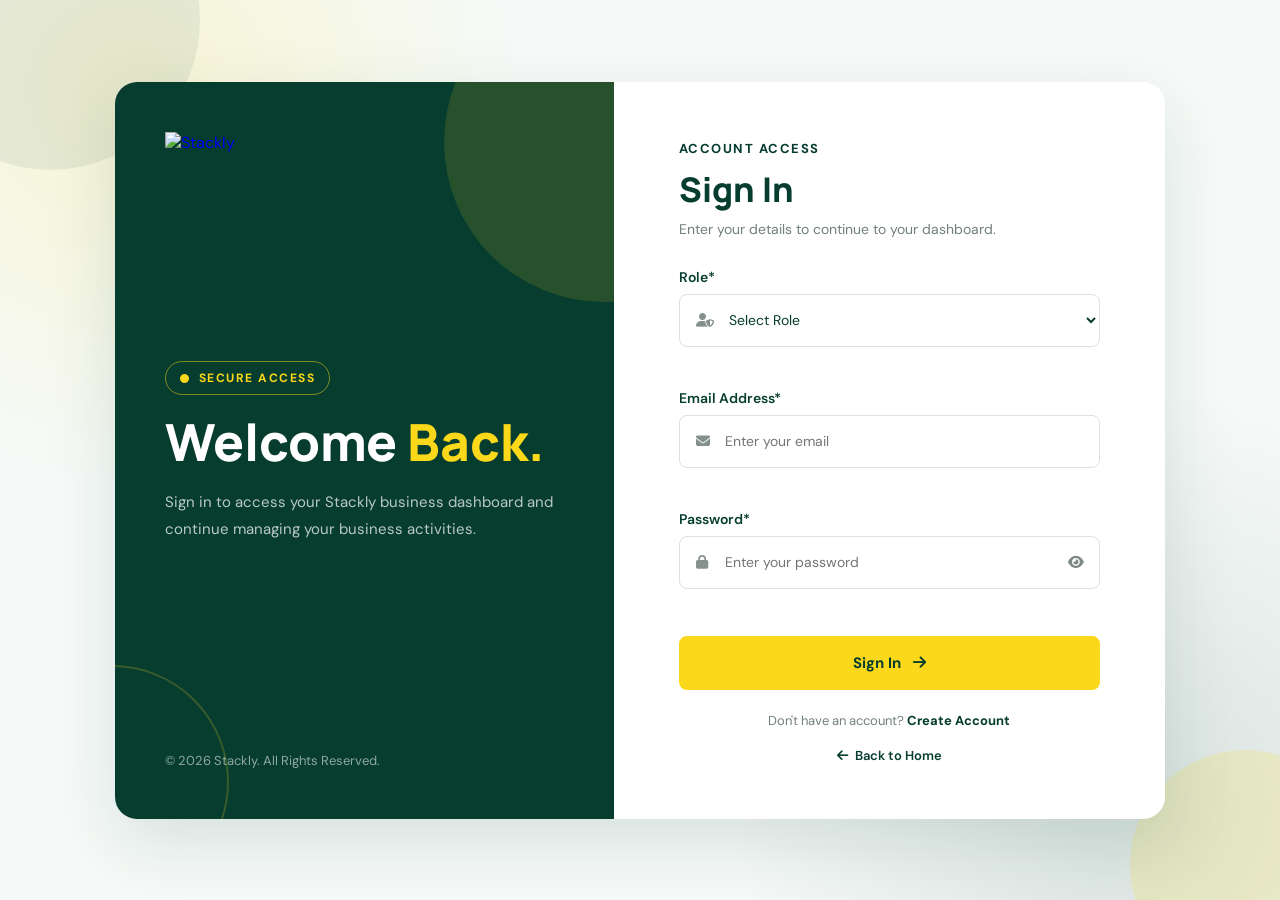
==== signin.html @ 4df04bf5 "Add files via upload" ====
<!DOCTYPE html>
<html lang="en">

<head>
  <meta charset="UTF-8">
  <meta name="viewport" content="width=device-width, initial-scale=1.0">

  <title>Sign In | Stackly</title>

  <link rel="preconnect" href="https://fonts.googleapis.com">
  <link rel="preconnect" href="https://fonts.gstatic.com" crossorigin>

  <link
    href="https://fonts.googleapis.com/css2?family=DM+Sans:wght@400;500;600;700&family=Manrope:wght@500;600;700;800&display=swap"
    rel="stylesheet">

  <link
    rel="stylesheet"
    href="https://cdnjs.cloudflare.com/ajax/libs/font-awesome/6.7.2/css/all.min.css">

  <style>
    :root {
      --green: #063d2f;
      --yellow: #fbd819;
      --white: #ffffff;
      --light: #f6faf8;
      --text: #063d2f;
      --muted: #71807b;
      --danger: #dc3545;
    }

    * {
      margin: 0;
      padding: 0;
      box-sizing: border-box;
    }

    body {
      min-height: 100vh;
      font-family: "DM Sans", sans-serif;
      color: var(--text);
      background:
        radial-gradient(circle at 10% 10%, rgba(251, 216, 25, .16), transparent 28%),
        radial-gradient(circle at 90% 90%, rgba(6, 61, 47, .12), transparent 30%),
        var(--light);
      overflow-x: hidden;
    }

    a {
      text-decoration: none;
    }

    /* Background Animation */
    .bg_shape {
      position: fixed;
      pointer-events: none;
      z-index: 0;
    }

    .shape_one {
      width: 300px;
      height: 300px;
      top: -130px;
      left: -100px;
      border-radius: 50%;
      background: var(--green);
      opacity: .07;
      animation: floatShape 7s ease-in-out infinite;
    }

    .shape_two {
      width: 230px;
      height: 230px;
      right: -80px;
      bottom: -80px;
      border-radius: 50%;
      background: var(--yellow);
      opacity: .17;
      animation: floatShape 6s ease-in-out infinite reverse;
    }

    .shape_three {
      width: 65px;
      height: 65px;
      top: 18%;
      right: 12%;
      border: 2px solid var(--yellow);
      border-radius: 50%;
      animation: rotateShape 12s linear infinite;
    }

    .shape_four {
      width: 55px;
      height: 55px;
      bottom: 18%;
      left: 10%;
      border: 2px solid var(--green);
      transform: rotate(45deg);
      opacity: .12;
      animation: rotateShape 10s linear infinite reverse;
    }

    /* Main */
    .auth_page {
      position: relative;
      z-index: 1;
      min-height: 100vh;
      display: flex;
      align-items: center;
      justify-content: center;
      padding: 35px 20px;
    }

    .auth_container {
      width: 100%;
      max-width: 1050px;
      display: grid;
      grid-template-columns: .95fr 1.05fr;
      background: var(--white);
      border-radius: 22px;
      overflow: hidden;
      box-shadow: 0 25px 70px rgba(6, 61, 47, .13);
      animation: pageReveal .8s ease both;
    }

    /* Left */
    .auth_visual {
      position: relative;
      min-height: 650px;
      padding: 50px;
      display: flex;
      flex-direction: column;
      justify-content: space-between;
      background: var(--green);
      overflow: hidden;
    }

    .auth_visual::before {
      content: "";
      position: absolute;
      width: 320px;
      height: 320px;
      right: -150px;
      top: -100px;
      border-radius: 50%;
      background: var(--yellow);
      opacity: .13;
      animation: visualFloat 7s ease-in-out infinite;
    }

    .auth_visual::after {
      content: "";
      position: absolute;
      width: 230px;
      height: 230px;
      left: -120px;
      bottom: -80px;
      border: 2px solid var(--yellow);
      border-radius: 50%;
      opacity: .2;
      animation: rotateShape 15s linear infinite;
    }

    .auth_logo {
      position: relative;
      z-index: 2;
      display: inline-flex;
      width: 155px;
    }

    .auth_logo img {
      width: 100%;
      height: auto;
      display: block;
    }

    .visual_content {
      position: relative;
      z-index: 2;
    }

    .visual_badge {
      display: inline-flex;
      align-items: center;
      gap: 8px;
      margin-bottom: 18px;
      padding: 8px 14px;
      border: 1px solid rgba(251, 216, 25, .5);
      border-radius: 30px;
      color: var(--yellow);
      font-size: 12px;
      font-weight: 700;
      text-transform: uppercase;
      letter-spacing: 1.5px;
    }

    .visual_badge i {
      font-size: 9px;
    }

    .visual_content h1 {
      max-width: 450px;
      margin-bottom: 18px;
      color: var(--white);
      font-family: "Manrope", sans-serif;
      font-size: clamp(35px, 4vw, 53px);
      font-weight: 800;
      line-height: 1.12;
    }

    .visual_content h1 span {
      color: var(--yellow);
    }

    .visual_content p {
      max-width: 440px;
      color: rgba(255, 255, 255, .72);
      font-size: 15px;
      line-height: 1.8;
    }

    .visual_bottom {
      position: relative;
      z-index: 2;
      color: rgba(255, 255, 255, .55);
      font-size: 13px;
    }

    /* Right */
    .auth_form_area {
      padding: 55px 65px;
      display: flex;
      align-items: center;
    }

    .auth_form_box {
      width: 100%;
      max-width: 450px;
      margin: auto;
      animation: formReveal .8s ease .15s both;
    }

    .auth_heading {
      margin-bottom: 30px;
    }

    .auth_heading .small_title {
      display: inline-block;
      margin-bottom: 9px;
      color: var(--green);
      font-size: 13px;
      font-weight: 700;
      letter-spacing: 1.5px;
      text-transform: uppercase;
    }

    .auth_heading h2 {
      margin-bottom: 8px;
      color: var(--green);
      font-family: "Manrope", sans-serif;
      font-size: 34px;
      font-weight: 800;
    }

    .auth_heading p {
      color: var(--muted);
      font-size: 14px;
    }

    /* Form */
    .form_group {
      margin-bottom: 20px;
    }

    .form_group label {
      display: block;
      margin-bottom: 8px;
      color: var(--green);
      font-size: 14px;
      font-weight: 600;
    }

    .input_box {
      position: relative;
    }

    .input_box > i {
      position: absolute;
      top: 50%;
      left: 17px;
      transform: translateY(-50%);
      color: #84918d;
      font-size: 14px;
      pointer-events: none;
    }

    .input_box input,
    .input_box select {
      width: 100%;
      height: 53px;
      padding: 0 45px;
      border: 1px solid #d9e2df;
      border-radius: 8px;
      outline: none;
      background: var(--white);
      color: var(--green);
      font-family: inherit;
      font-size: 14px;
      transition: .3s ease;
    }

    .input_box select {
      padding-left: 45px;
      cursor: pointer;
    }

    .input_box input:focus,
    .input_box select:focus {
      border-color: var(--yellow);
      box-shadow: 0 0 0 3px rgba(251, 216, 25, .13);
    }

    .input_box input.input_error,
    .input_box select.input_error {
      border-color: var(--danger) !important;
      box-shadow: none !important;
    }

    .password_toggle {
      position: absolute;
      top: 50%;
      right: 16px;
      transform: translateY(-50%);
      border: 0;
      background: transparent;
      color: #7c8985;
      cursor: pointer;
      font-size: 14px;
    }

    .form_error {
      display: block;
      min-height: 17px;
      margin-top: 5px;
      color: var(--danger);
      font-size: 12px;
    }

    .auth_submit {
      width: 100%;
      height: 54px;
      margin-top: 5px;
      border: 2px solid var(--yellow);
      border-radius: 8px;
      background: var(--yellow);
      color: var(--green);
      font-family: inherit;
      font-size: 15px;
      font-weight: 700;
      cursor: pointer;
      transition: .3s ease;
    }

    .auth_submit:hover {
      background: var(--green);
      border-color: var(--green);
      color: var(--white);
      transform: translateY(-3px);
      box-shadow: 0 12px 25px rgba(6, 61, 47, .17);
    }

    .auth_submit i {
      margin-left: 8px;
      transition: .3s ease;
    }

    .auth_submit:hover i {
      transform: translateX(4px);
    }

    .auth_links {
      margin-top: 22px;
      text-align: center;
    }

    .auth_links p {
      color: var(--muted);
      font-size: 13px;
    }

    .auth_links a {
      color: var(--green);
      font-weight: 700;
    }

    .auth_links a:hover {
      color: #a28b00;
    }

    .home_link {
      display: flex;
      align-items: center;
      justify-content: center;
      gap: 7px;
      margin-top: 18px;
      color: var(--green);
      font-size: 13px;
      font-weight: 600;
    }

    .home_link:hover {
      color: #a28b00;
    }

    /* Animations */
    @keyframes pageReveal {
      from {
        opacity: 0;
        transform: translateY(35px) scale(.97);
      }

      to {
        opacity: 1;
        transform: translateY(0) scale(1);
      }
    }

    @keyframes formReveal {
      from {
        opacity: 0;
        transform: translateX(25px);
      }

      to {
        opacity: 1;
        transform: translateX(0);
      }
    }

    @keyframes floatShape {
      0%, 100% {
        transform: translate(0, 0);
      }

      50% {
        transform: translate(20px, -20px);
      }
    }

    @keyframes visualFloat {
      0%, 100% {
        transform: translate(0, 0);
      }

      50% {
        transform: translate(-20px, 20px);
      }
    }

    @keyframes rotateShape {
      from {
        transform: rotate(0);
      }

      to {
        transform: rotate(360deg);
      }
    }

    @media (max-width: 900px) {
      .auth_container {
        grid-template-columns: 1fr;
        max-width: 560px;
      }

      .auth_visual {
        min-height: 300px;
        padding: 35px;
      }

      .visual_bottom {
        margin-top: 35px;
      }

      .auth_form_area {
        padding: 45px 35px;
      }
    }

    @media (max-width: 575px) {
      .auth_page {
        padding: 20px 14px;
      }

      .auth_visual {
        min-height: 270px;
        padding: 28px;
      }

      .auth_logo {
        width: 130px;
      }

      .visual_content h1 {
        font-size: 31px;
      }

      .visual_content p {
        font-size: 13px;
      }

      .auth_form_area {
        padding: 35px 22px;
      }

      .auth_heading h2 {
        font-size: 29px;
      }
    }
  </style>
</head>

<body>

  <div class="bg_shape shape_one"></div>
  <div class="bg_shape shape_two"></div>
  <div class="bg_shape shape_three"></div>
  <div class="bg_shape shape_four"></div>

  <main class="auth_page">

    <div class="auth_container">

      <!-- Left Side -->
      <section class="auth_visual">

        <a href="index.html" class="auth_logo">
          <img src="./assets/images/logos/logo.webp" alt="Stackly">
        </a>

        <div class="visual_content">
          <div class="visual_badge">
            <i class="fa-solid fa-circle"></i>
            Secure Access
          </div>

          <h1>
            Welcome <span>Back.</span>
          </h1>

          <p>
            Sign in to access your Stackly business dashboard and
            continue managing your business activities.
          </p>
        </div>

        <div class="visual_bottom">
          © 2026 Stackly. All Rights Reserved.
        </div>

      </section>


      <!-- Form Side -->
      <section class="auth_form_area">

        <div class="auth_form_box">

          <div class="auth_heading">
            <span class="small_title">Account Access</span>
            <h2>Sign In</h2>
            <p>Enter your details to continue to your dashboard.</p>
          </div>

          <form id="signinForm" novalidate>

            <!-- Role -->
            <div class="form_group">
              <label for="signinRole">Role*</label>

              <div class="input_box">
                <i class="fa-solid fa-user-shield"></i>

                <select id="signinRole" required>
                  <option value="">Select Role</option>
                  <option value="user">User</option>
                  <option value="admin">Admin</option>
                </select>
              </div>

              <span class="form_error" id="roleError"></span>
            </div>


            <!-- Email -->
            <div class="form_group">
              <label for="signinEmail">Email Address*</label>

              <div class="input_box">
                <i class="fa-solid fa-envelope"></i>

                <input
                  type="email"
                  id="signinEmail"
                  placeholder="Enter your email"
                  autocomplete="email"
                  required>
              </div>

              <span class="form_error" id="emailError"></span>
            </div>


            <!-- Password -->
            <div class="form_group">
              <label for="signinPassword">Password*</label>

              <div class="input_box">
                <i class="fa-solid fa-lock"></i>

                <input
                  type="password"
                  id="signinPassword"
                  placeholder="Enter your password"
                  autocomplete="current-password"
                  required>

                <button
                  type="button"
                  class="password_toggle"
                  onclick="togglePassword('signinPassword', this)"
                  aria-label="Show password">
                  <i class="fa-solid fa-eye"></i>
                </button>
              </div>

              <span class="form_error" id="passwordError"></span>
            </div>


            <button type="submit" class="auth_submit">
              Sign In
              <i class="fa-solid fa-arrow-right"></i>
            </button>

          </form>


          <div class="auth_links">
            <p>
              Don't have an account?
              <a href="signup.html">Create Account</a>
            </p>
          </div>

          <a href="index.html" class="home_link">
            <i class="fa-solid fa-arrow-left"></i>
            Back to Home
          </a>

        </div>

      </section>

    </div>

  </main>


  <script>
    function togglePassword(inputId, button) {
      const input = document.getElementById(inputId);
      const icon = button.querySelector("i");

      if (input.type === "password") {
        input.type = "text";
        icon.classList.remove("fa-eye");
        icon.classList.add("fa-eye-slash");
      } else {
        input.type = "password";
        icon.classList.remove("fa-eye-slash");
        icon.classList.add("fa-eye");
      }
    }


    document.addEventListener("DOMContentLoaded", function () {

      const form = document.getElementById("signinForm");

      const role = document.getElementById("signinRole");
      const email = document.getElementById("signinEmail");
      const password = document.getElementById("signinPassword");

      const roleError = document.getElementById("roleError");
      const emailError = document.getElementById("emailError");
      const passwordError = document.getElementById("passwordError");


      form.addEventListener("submit", function (e) {

        e.preventDefault();

        let valid = true;

        roleError.textContent = "";
        emailError.textContent = "";
        passwordError.textContent = "";

        role.classList.remove("input_error");
        email.classList.remove("input_error");
        password.classList.remove("input_error");


        /* Role */
        if (role.value === "") {
          roleError.textContent = "Please select your role.";
          role.classList.add("input_error");
          valid = false;
        }


        /* Email */
        const emailValue = email.value.trim();

        const emailPattern =
          /^[a-zA-Z0-9._%+-]+@[a-zA-Z0-9.-]+\.[a-zA-Z]{2,}$/;

        if (emailValue === "") {
          emailError.textContent = "Please enter your email address.";
          email.classList.add("input_error");
          valid = false;
        } else if (!emailPattern.test(emailValue)) {
          emailError.textContent = "Please enter a valid email address.";
          email.classList.add("input_error");
          valid = false;
        }


        /* Password */
        if (password.value === "") {
          passwordError.textContent = "Please enter your password.";
          password.classList.add("input_error");
          valid = false;
        }


        /* Redirect based on selected role */
        if (valid) {

          if (role.value === "admin") {
            window.location.href = "admin-dashboard.html";
          } else if (role.value === "user") {
            window.location.href = "user-dashboard.html";
          }

        }

      });

    });
  </script>

</body>

</html>
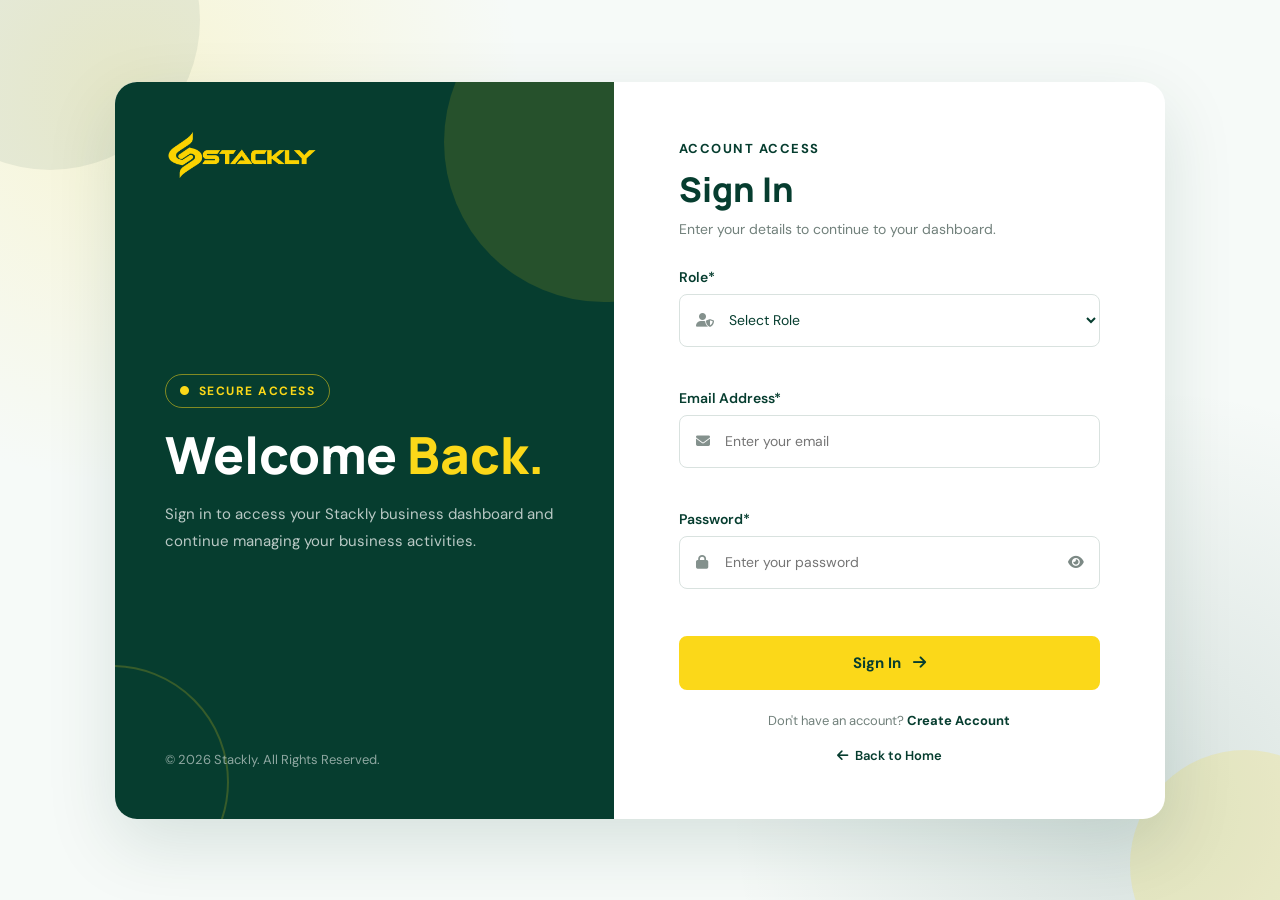
==== commit 2061f090: "Add files via upload" ====
--- a/signin.html
+++ b/signin.html
@@ -746,15 +746,25 @@
 
 
         /* Redirect based on selected role */
-        if (valid) {
-
-          if (role.value === "admin") {
-            window.location.href = "admin-dashboard.html";
-          } else if (role.value === "user") {
-            window.location.href = "user-dashboard.html";
-          }
-
-        }
+ if (valid) {
+
+    const emailValue = email.value.trim();
+    const loginTime = new Date().toLocaleString("en-IN", {
+        dateStyle: "medium",
+        timeStyle: "short"
+    });
+
+    localStorage.setItem("stacklyUserEmail", emailValue);
+    localStorage.setItem("stacklyUserRole", role.value);
+    localStorage.setItem("stacklyLoginTime", loginTime);
+
+    if (role.value === "admin") {
+        window.location.href = "admin-dashboard.html";
+    } else if (role.value === "user") {
+        window.location.href = "user-dashboard.html";
+    }
+
+}
 
       });
 
